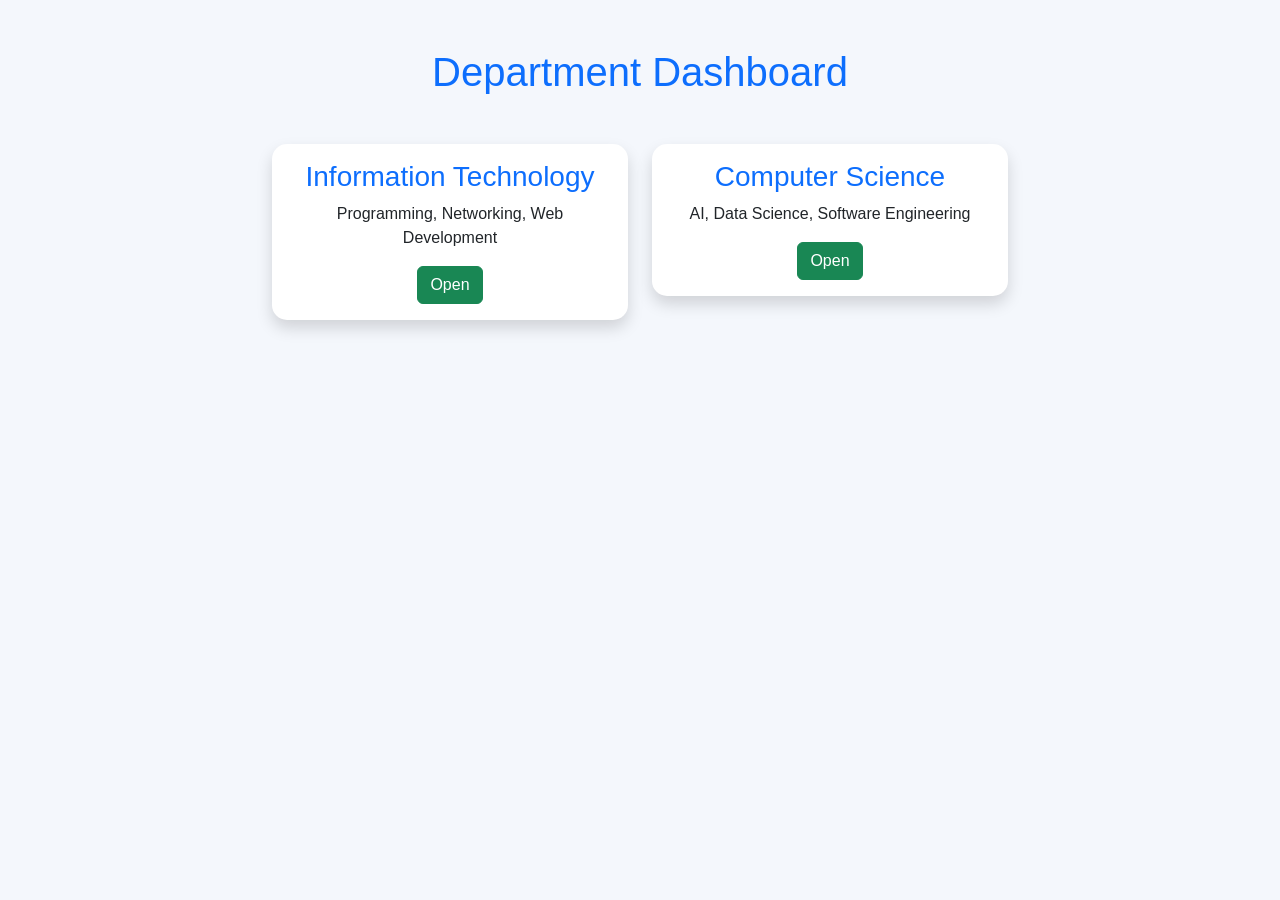
==== dashboard.html @ 3d971be2 "Initial commit" ====
<!DOCTYPE html>
<html lang="en">
<head>

<meta charset="UTF-8">
<meta name="viewport" content="width=device-width, initial-scale=1">

<title>Dashboard</title>

<link href="https://cdn.jsdelivr.net/npm/bootstrap@5.3.3/dist/css/bootstrap.min.css" rel="stylesheet">

<link rel="stylesheet" href="style.css">

</head>
<body>

<div class="container py-5">

<h1 class="text-center text-primary mb-5">
Department Dashboard
</h1>

<div class="row justify-content-center">

<div class="col-md-4">

<div class="card shadow department">

<div class="card-body text-center">

<h3>Information Technology</h3>

<p>Programming, Networking, Web Development</p>

<a href="it.html" class="btn btn-success">
Open
</a>

</div>

</div>

</div>

<div class="col-md-4">

<div class="card shadow department">

<div class="card-body text-center">

<h3>Computer Science</h3>

<p>AI, Data Science, Software Engineering</p>

<a href="cse.html" class="btn btn-success">
Open
</a>

</div>

</div>

</div>

</div>

</div>

</body>
</html>
---- style.css ----
body{
    font-family:Segoe UI,sans-serif;
    background:#f4f7fc;
}

.login-bg{
    background:linear-gradient(135deg,#0d6efd,#6f42c1);
}

.login-card{
    width:380px;
    border-radius:20px;
}

.department{
    transition:.3s;
    border-radius:15px;
}

.department:hover{
    transform:translateY(-8px);
    box-shadow:0 10px 25px rgba(0,0,0,.3);
}

.card{
    border:none;
    border-radius:15px;
}
.notice{
    background: linear-gradient(to right,#b30000,#ff3333);
    color: white;
    font-size: 24px;
    font-weight: bold;
    padding: 12px;
    border-radius: 10px;
    margin: 20px 0;
    box-shadow: 0 4px 10px rgba(255,0,0,0.4);
    text-transform: uppercase;
    letter-spacing: 2px;
}
h3{
    color:#0d6efd;
}

ul{
    line-height:2;
}
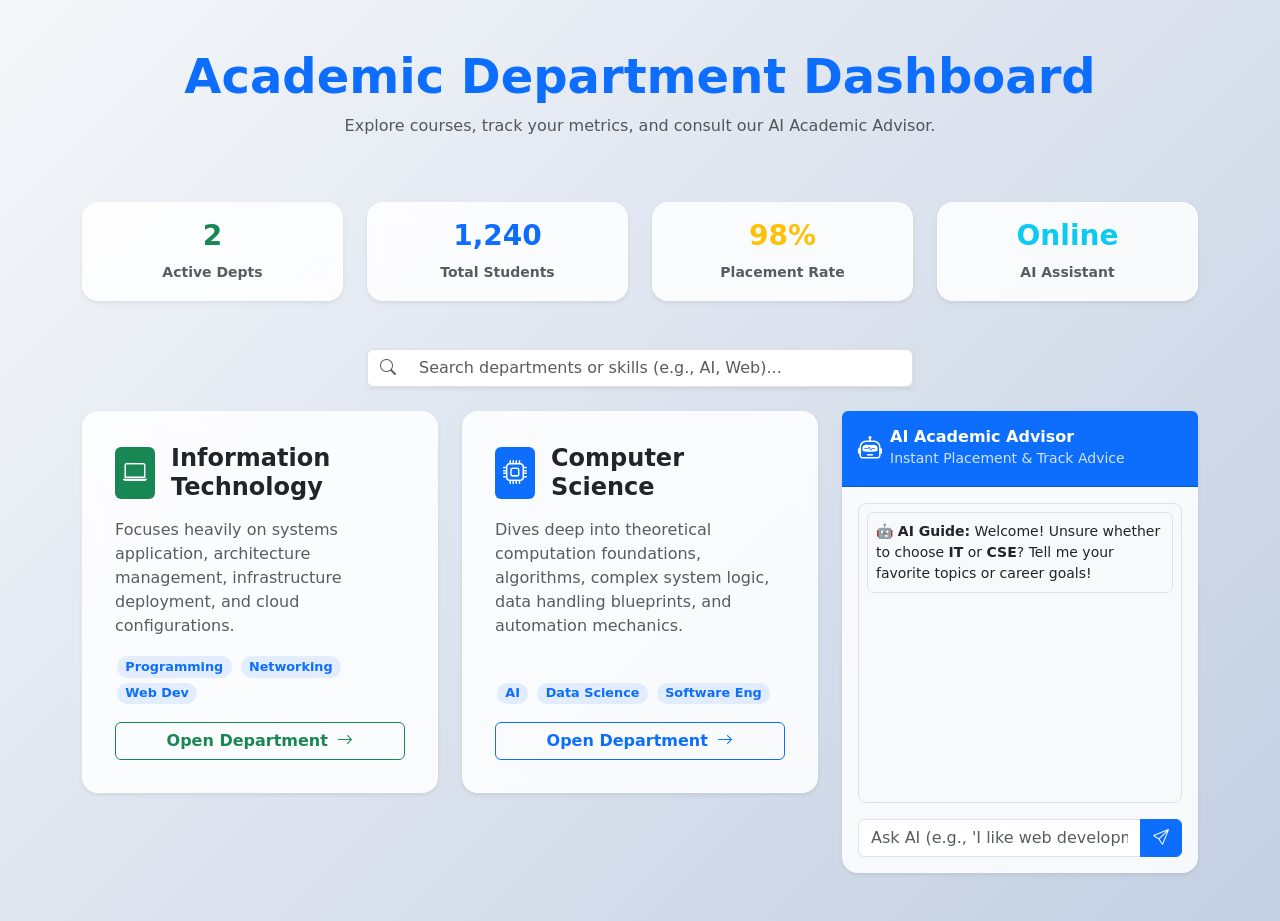
==== commit 80e8f9f0: "Update dashboard.html" ====
--- a/dashboard.html
+++ b/dashboard.html
@@ -1,70 +1,264 @@
 <!DOCTYPE html>
 <html lang="en">
 <head>
-
-<meta charset="UTF-8">
-<meta name="viewport" content="width=device-width, initial-scale=1">
-
-<title>Dashboard</title>
-
-<link href="https://cdn.jsdelivr.net/npm/bootstrap@5.3.3/dist/css/bootstrap.min.css" rel="stylesheet">
-
-<link rel="stylesheet" href="style.css">
-
+    <meta charset="UTF-8">
+    <meta name="viewport" content="width=device-width, initial-scale=1">
+    <title>Department Dashboard</title>
+
+    <link href="https://cdn.jsdelivr.net/npm/bootstrap@5.3.3/dist/css/bootstrap.min.css" rel="stylesheet">
+    <link rel="stylesheet" href="https://cdn.jsdelivr.net/npm/bootstrap-icons@1.11.3/font/bootstrap-icons.min.css">
+
+    <style>
+        :root {
+            --bg-gradient: linear-gradient(135deg, #f5f7fa 0%, #c3cfe2 100%);
+            --card-hover-transform: translateY(-5px);
+        }
+
+        body {
+            background: var(--bg-gradient);
+            min-height: 100vh;
+            font-family: 'Segoe UI', system-ui, sans-serif;
+        }
+
+        /* Glassmorphism styles for modern look */
+        .glass-card {
+            background: rgba(255, 255, 255, 0.85);
+            backdrop-filter: blur(10px);
+            border: 1px solid rgba(255, 255, 255, 0.5);
+            border-radius: 16px;
+            transition: all 0.3s cubic-bezier(0.25, 0.8, 0.25, 1);
+        }
+
+        .department-card:hover {
+            transform: var(--card-hover-transform);
+            box-shadow: 0 15px 30px rgba(0, 0, 0, 0.15) !important;
+            border-color: #0d6efd;
+        }
+
+        /* AI Chat Widget Styles */
+        .chat-window {
+            height: 300px;
+            overflow-y: auto;
+            border: 1px solid #dee2e6;
+            background: #f8f9fa;
+            border-radius: 8px;
+        }
+
+        .badge-tech {
+            background-color: rgba(13, 110, 253, 0.1);
+            color: #0d6efd;
+            font-size: 0.8rem;
+            margin: 2px;
+        }
+    </style>
 </head>
 <body>
 
 <div class="container py-5">
-
-<h1 class="text-center text-primary mb-5">
-Department Dashboard
-</h1>
-
-<div class="row justify-content-center">
-
-<div class="col-md-4">
-
-<div class="card shadow department">
-
-<div class="card-body text-center">
-
-<h3>Information Technology</h3>
-
-<p>Programming, Networking, Web Development</p>
-
-<a href="it.html" class="btn btn-success">
-Open
-</a>
-
+    
+    <div class="row mb-5 text-center">
+        <div class="col-12">
+            <h1 class="display-5 fw-bold text-primary mb-2">Academic Department Dashboard</h1>
+            <p class="text-muted">Explore courses, track your metrics, and consult our AI Academic Advisor.</p>
+        </div>
+    </div>
+
+    <div class="row g-4 mb-5 text-center">
+        <div class="col-6 col-md-3">
+            <div class="p-3 glass-card shadow-sm">
+                <h3 class="fw-bold text-success">2</h3>
+                <span class="text-muted small uppercase fw-semibold">Active Depts</span>
+            </div>
+        </div>
+        <div class="col-6 col-md-3">
+            <div class="p-3 glass-card shadow-sm">
+                <h3 class="fw-bold text-primary">1,240</h3>
+                <span class="text-muted small uppercase fw-semibold">Total Students</span>
+            </div>
+        </div>
+        <div class="col-6 col-md-3">
+            <div class="p-3 glass-card shadow-sm">
+                <h3 class="fw-bold text-warning">98%</h3>
+                <span class="text-muted small uppercase fw-semibold">Placement Rate</span>
+            </div>
+        </div>
+        <div class="col-6 col-md-3">
+            <div class="p-3 glass-card shadow-sm">
+                <h3 class="fw-bold text-info">Online</h3>
+                <span class="text-muted small uppercase fw-semibold">AI Assistant</span>
+            </div>
+        </div>
+    </div>
+
+    <div class="row mb-4 justify-content-center">
+        <div class="col-md-6">
+            <div class="input-group shadow-sm">
+                <span class="input-group-text bg-white border-end-0"><i class="bi bi-search text-muted"></i></span>
+                <input type="text" id="deptSearch" class="form-control border-start-0" placeholder="Search departments or skills (e.g., AI, Web)...">
+            </div>
+        </div>
+    </div>
+
+    <div class="row g-4">
+        
+        <div class="col-lg-8">
+            <div class="row g-4" id="departmentContainer">
+                
+                <div class="col-md-6 department-item" data-tags="information technology programming networking web development it">
+                    <div class="card h-100 shadow-sm glass-card department-card p-3">
+                        <div class="card-body d-flex flex-column">
+                            <div class="d-flex align-items-center mb-3">
+                                <div class="bg-success text-white rounded p-2 me-3"><i class="bi bi-laptop fs-4"></i></div>
+                                <h4 class="card-title mb-0 fw-bold">Information Technology</h4>
+                            </div>
+                            <p class="card-text text-muted flex-grow-1">Focuses heavily on systems application, architecture management, infrastructure deployment, and cloud configurations.</p>
+                            <div class="mb-3">
+                                <span class="badge badge-tech rounded-pill">Programming</span>
+                                <span class="badge badge-tech rounded-pill">Networking</span>
+                                <span class="badge badge-tech rounded-pill">Web Dev</span>
+                            </div>
+                            <a href="it.html" class="btn btn-outline-success w-100 fw-semibold mt-auto">Open Department <i class="bi bi-arrow-right ms-1"></i></a>
+                        </div>
+                    </div>
+                </div>
+
+                <div class="col-md-6 department-item" data-tags="computer science ai data science software engineering cse">
+                    <div class="card h-100 shadow-sm glass-card department-card p-3">
+                        <div class="card-body d-flex flex-column">
+                            <div class="d-flex align-items-center mb-3">
+                                <div class="bg-primary text-white rounded p-2 me-3"><i class="bi bi-cpu fs-4"></i></div>
+                                <h4 class="card-title mb-0 fw-bold">Computer Science</h4>
+                            </div>
+                            <p class="card-text text-muted flex-grow-1">Dives deep into theoretical computation foundations, algorithms, complex system logic, data handling blueprints, and automation mechanics.</p>
+                            <div class="mb-3">
+                                <span class="badge badge-tech rounded-pill">AI</span>
+                                <span class="badge badge-tech rounded-pill">Data Science</span>
+                                <span class="badge badge-tech rounded-pill">Software Eng</span>
+                            </div>
+                            <a href="cse.html" class="btn btn-outline-primary w-100 fw-semibold mt-auto">Open Department <i class="bi bi-arrow-right ms-1"></i></a>
+                        </div>
+                    </div>
+                </div>
+
+            </div>
+            <div id="noResults" class="text-center py-5 d-none">
+                <i class="bi bi-exclamation-circle text-muted fs-1"></i>
+                <p class="text-muted mt-2">No departments match your search keywords.</p>
+            </div>
+        </div>
+
+        <div class="col-lg-4">
+            <div class="card glass-card shadow-sm border-0 h-100">
+                <div class="card-header bg-primary text-white d-flex align-items-center rounded-top p-3">
+                    <i class="bi bi-robot fs-4 me-2"></i>
+                    <div>
+                        <h6 class="mb-0 fw-bold">AI Academic Advisor</h6>
+                        <small style="opacity: 0.8;">Instant Placement & Track Advice</small>
+                    </div>
+                </div>
+                <div class="card-body d-flex flex-column p-3">
+                    <div class="chat-window p-2 mb-3 flex-grow-1 d-flex flex-column gap-2" id="chatBox">
+                        <div class="p-2 bg-light rounded text-dark small self-align-start border">
+                            <strong>🤖 AI Guide:</strong> Welcome! Unsure whether to choose <b>IT</b> or <b>CSE</b>? Tell me your favorite topics or career goals!
+                        </div>
+                    </div>
+                    <div class="input-group">
+                        <input type="text" id="chatInput" class="form-control" placeholder="Ask AI (e.g., 'I like web development'...)">
+                        <button class="btn btn-primary" id="sendBtn" type="button"><i class="bi bi-send"></i></button>
+                    </div>
+                </div>
+            </div>
+        </div>
+
+    </div>
 </div>
 
-</div>
-
-</div>
-
-<div class="col-md-4">
-
-<div class="card shadow department">
-
-<div class="card-body text-center">
-
-<h3>Computer Science</h3>
-
-<p>AI, Data Science, Software Engineering</p>
-
-<a href="cse.html" class="btn btn-success">
-Open
-</a>
-
-</div>
-
-</div>
-
-</div>
-
-</div>
-
-</div>
+<script src="https://cdn.jsdelivr.net/npm/bootstrap@5.3.3/dist/js/bootstrap.bundle.min.js"></script>
+
+<script>
+    // --- FEATURE 1: LIVE INTERACTIVE SEARCH FILTER ---
+    const searchInput = document.getElementById('deptSearch');
+    const items = document.querySelectorAll('.department-item');
+    const noResults = document.getElementById('noResults');
+
+    searchInput.addEventListener('input', function(e) {
+        const query = e.target.value.toLowerCase().trim();
+        let matches = 0;
+
+        items.forEach(item => {
+            const tags = item.getAttribute('data-tags');
+            if (tags.includes(query)) {
+                item.style.display = 'block';
+                matches++;
+            } else {
+                item.style.display = 'none';
+            }
+        });
+
+        if (matches === 0) {
+            noResults.classList.remove('d-none');
+        } else {
+            noResults.classList.add('d-none');
+        }
+    });
+
+    // --- FEATURE 2: INTERACTIVE SIMULATED AI COMPONENT ---
+    const chatBox = document.getElementById('chatBox');
+    const chatInput = document.getElementById('chatInput');
+    const sendBtn = document.getElementById('sendBtn');
+
+    function appendMessage(sender, text, isAi = false) {
+        const msgDiv = document.createElement('div');
+        msgDiv.className = `p-2 rounded small border ${isAi ? 'bg-light text-dark align-self-start' : 'bg-primary text-white align-self-end text-end'}`;
+        msgDiv.style.maxWidth = '85%';
+        msgDiv.innerHTML = `<strong>${sender}:</strong> ${text}`;
+        chatBox.appendChild(msgDiv);
+        chatBox.scrollTop = chatBox.scrollHeight;
+    }
+
+    function processAiResponse(userMessage) {
+        const input = userMessage.toLowerCase();
+        
+        // Dynamic simulated response decision processing graph rules
+        if (input.includes('web') || input.includes('networking') || input.includes('program') || input.includes('it')) {
+            return "Based on your interest, <b>Information Technology (IT)</b> fits perfectly! It focuses heavily on building websites, applications, and managing infrastructure networks.";
+        } else if (input.includes('ai') || input.includes('data') || input.includes('code') || input.includes('software') || input.includes('cse')) {
+            return "You sound like a great match for <b>Computer Science (CSE)</b>! This stream dives deep into algorithms, artificial intelligence engines, engineering foundations, and data science.";
+        } else {
+            return "Interesting! Both IT and CSE cover great paths. If you prefer building applications and maintaining infrastructures, try <b>IT</b>. If you like core engineering, math foundations, and AI models, explore <b>CSE</b>!";
+        }
+    }
+
+    function handleSend() {
+        const text = chatInput.value.trim();
+        if(!text) return;
+
+        // Append user prompt
+        appendMessage('You', text, false);
+        chatInput.value = '';
+
+        // Add thinking animation wrapper
+        const dynamicId = 'typing-' + Date.now();
+        const typingDiv = document.createElement('div');
+        typingDiv.id = dynamicId;
+        typingDiv.className = 'p-2 rounded bg-light text-muted small align-self-start border italic';
+        typingDiv.innerHTML = '🤖 <i>AI Advisor is formulating an analysis...</i>';
+        chatBox.appendChild(typingDiv);
+        chatBox.scrollTop = chatBox.scrollHeight;
+
+        // Simulate network turnaround latency
+        setTimeout(() => {
+            document.getElementById(dynamicId).remove();
+            const reply = processAiResponse(text);
+            appendMessage('🤖 AI Guide', reply, true);
+        }, 1000);
+    }
+
+    sendBtn.addEventListener('click', handleSend);
+    chatInput.addEventListener('keypress', function(e) {
+        if(e.key === 'Enter') handleSend();
+    });
+</script>
 
 </body>
-</html>+</html>
